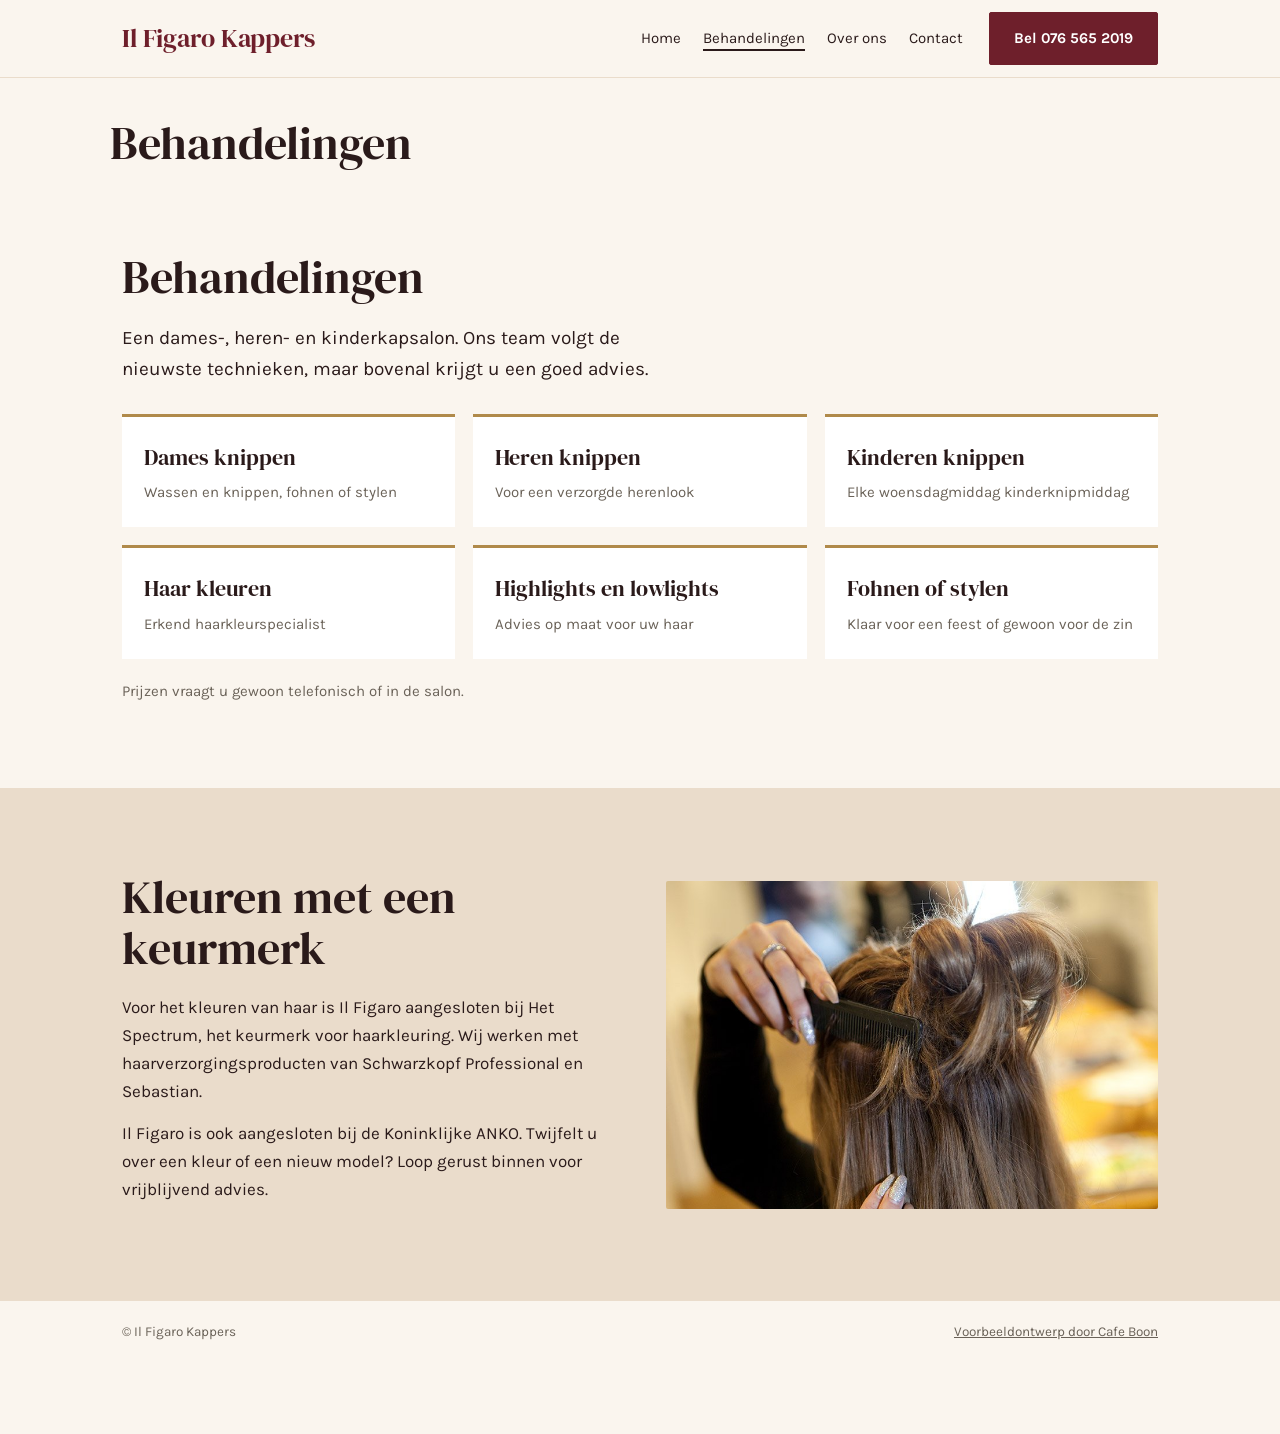
==== aanbod.html @ df74e24e "Website opgedeeld in meerdere pagina's" ====
<!doctype html>
<html lang="nl"><head><meta charset="utf-8"><meta name="viewport" content="width=device-width,initial-scale=1">
<title>Behandelingen | Il Figaro Kappers</title>
<meta name="description" content="Il Figaro Kappers aan de Dorpstraat 9 in Ulvenhout. Al meer dan 30 jaar een begrip voor dames, heren en kinderen. Erkend haarkleurspecialist, vrijblijvend advies.">
<meta name="robots" content="noindex">
<link rel="icon" type="image/svg+xml" href="images/favicon.svg">
<meta property="og:title" content="Il Figaro Kappers, Ulvenhout">
<meta property="og:description" content="Al meer dan 30 jaar een begrip in Ulvenhout. Dames, heren en kinderen.">
<meta property="og:image" content="https://ilfigarokappers.cafeboon.com/images/og.jpg">
<meta property="og:type" content="website">
<link rel="preconnect" href="https://fonts.googleapis.com"><link rel="preconnect" href="https://fonts.gstatic.com" crossorigin>
<link href="https://fonts.googleapis.com/css2?family=DM+Serif+Display&family=Karla:wght@400;700&display=swap" rel="stylesheet">
<link rel="stylesheet" href="style.css">
</head><body>
<header><div class="wrap"><a class="logo" href="index.html">Il Figaro Kappers</a>
<nav><a href="index.html">Home</a><a aria-current="page" href="aanbod.html">Behandelingen</a><a href="over.html">Over ons</a><a href="contact.html">Contact</a></nav>
<a class="btn" href="tel:+31765652019">Bel 076 565 2019</a></div></header>
<div aria-label="Pagina's" class="sn-bar" role="navigation"><a class="sn-link" href="index.html">Home</a><a aria-current="page" class="sn-link" href="aanbod.html">Behandelingen</a><a class="sn-link" href="over.html">Over ons</a><a class="sn-link" href="contact.html">Contact</a></div>
<main id="top">
<div class="sn-head"><h1>Behandelingen</h1></div>
<section id="behandelingen"><div class="wrap"><h2>Behandelingen</h2>
<p class="lead">Een dames-, heren- en kinderkapsalon. Ons team volgt de nieuwste technieken, maar bovenal krijgt u een goed advies.</p>
<ul class="diensten">
<li>Dames knippen<small>Wassen en knippen, fohnen of stylen</small></li>
<li>Heren knippen<small>Voor een verzorgde herenlook</small></li>
<li>Kinderen knippen<small>Elke woensdagmiddag kinderknipmiddag</small></li>
<li>Haar kleuren<small>Erkend haarkleurspecialist</small></li>
<li>Highlights en lowlights<small>Advies op maat voor uw haar</small></li>
<li>Fohnen of stylen<small>Klaar voor een feest of gewoon voor de zin</small></li>
</ul>
<p class="kleine">Prijzen vraagt u gewoon telefonisch of in de salon.</p></div></section>
<section class="alt" id="kleuren"><div class="wrap split">
<div><h2>Kleuren met een keurmerk</h2>
<p>Voor het kleuren van haar is Il Figaro aangesloten bij Het Spectrum, het keurmerk voor haarkleuring. Wij werken met haarverzorgingsproducten van Schwarzkopf Professional en Sebastian.</p>
<p>Il Figaro is ook aangesloten bij de Koninklijke ANKO. Twijfelt u over een kleur of een nieuw model? Loop gerust binnen voor vrijblijvend advies.</p></div>
<div class="fotos"><img alt="Haar kammen in de salon" loading="lazy" src="images/kleuren.jpg"/></div>
</div></section>
</main>
<footer><div class="wrap"><span>© Il Figaro Kappers</span><span><a href="https://cafeboon.com">Voorbeeldontwerp door Cafe Boon</a></span></div></footer>
<div class="balk"><a href="tel:+31765652019">Bel</a><a href="https://www.google.com/maps/dir/?api=1&amp;destination=Dorpstraat+9+4851+CJ+Ulvenhout">Route</a><a href="mailto:ilfigaro@ziggo.nl">Mail</a></div>
</body></html>
---- style.css ----
:root{--bg:#faf5ee;--ink:#2a1a1a;--acc:#6e1f2b;--acc2:#b08a4a;--lijn:#eadccb;--mute:#6a6258}
*{box-sizing:border-box;margin:0;padding:0}
html{scroll-behavior:smooth}
body{font-family:'Karla',sans-serif;background:var(--bg);color:var(--ink);line-height:1.65;font-size:17px}
img{display:block;max-width:100%}
a{color:inherit}
.wrap{max-width:1080px;margin:0 auto;padding:0 22px}
h1,h2,h3,.logo{font-family:'DM Serif Display',serif;line-height:1.1;font-weight:400}
h2{font-size:clamp(32px,4.6vw,46px);margin-bottom:20px}
.btn{display:inline-block;background:var(--acc);color:#fff;padding:13px 24px;text-decoration:none;font-weight:700;font-size:15px;border:1px solid var(--acc);border-radius:2px}
.btn.licht{background:transparent;color:var(--acc)}
.btn.wit{background:#fff;color:var(--acc);border-color:#fff}
header{background:var(--bg);border-bottom:1px solid var(--lijn);position:sticky;top:0;z-index:10}
header .wrap{display:flex;align-items:center;gap:26px;padding-top:12px;padding-bottom:12px}
.logo{font-size:1.6rem;text-decoration:none;color:var(--acc);margin-right:auto}
nav{display:flex;gap:22px;font-size:15px}
nav a{text-decoration:none}
.hero{display:grid;grid-template-columns:1fr 1.1fr;min-height:560px;border-bottom:1px solid var(--lijn)}
.hero .txt{display:flex;flex-direction:column;justify-content:center;padding:60px max(22px,calc((100vw - 1080px)/2)) 60px max(22px,calc((100vw - 1080px)/2))}
.hero .tag{letter-spacing:.2em;text-transform:uppercase;font-size:13px;color:var(--acc);font-weight:700;margin-bottom:14px}
.hero h1{font-size:clamp(40px,5.4vw,66px);margin-bottom:18px}
.lead{font-size:19px;max-width:30em}
.acties{display:flex;flex-wrap:wrap;gap:12px;margin-top:28px}
.hero .foto{background:#222}
.hero .foto img{width:100%;height:100%;object-fit:cover}
.punten{background:var(--acc);color:#fff}
.punten .wrap{display:flex;flex-wrap:wrap;gap:8px 34px;padding-top:16px;padding-bottom:16px;font-size:15px;font-weight:700}
section{padding:84px 0}
.alt{background:var(--lijn)}
.donker{background:var(--ink);color:#f2ece3}
.split{display:grid;grid-template-columns:1fr 1fr;gap:52px;align-items:center}
.split.rev .fotos{order:-1}
.split p{margin-bottom:14px}
.fotos img{width:100%;aspect-ratio:3/2;object-fit:cover;border-radius:2px}
.diensten{display:grid;grid-template-columns:repeat(3,1fr);gap:18px;list-style:none;margin-top:28px}
.diensten li{background:#fff;border-top:3px solid var(--acc2);padding:22px 22px 24px;font-family:'DM Serif Display',serif;font-size:22px}
.diensten li small{display:block;font-family:'Karla',sans-serif;font-size:15px;color:var(--mute);margin-top:6px;line-height:1.5}
.kleine{color:var(--mute);font-size:15px;margin-top:20px}
.tijden{width:100%;border-collapse:collapse;max-width:420px}
.tijden td{padding:10px 0;border-bottom:1px solid rgba(255,255,255,.18)}
.tijden td:last-child{text-align:right}
.tijden .dicht td{opacity:.6}
.kol{display:grid;grid-template-columns:1fr 1fr;gap:48px}
.kol iframe{width:100%;height:100%;min-height:300px;border:0;border-radius:2px}
.kol p{margin-bottom:14px}
.kol a{text-decoration-thickness:1px;text-underline-offset:3px}
footer{padding:20px 0 90px;font-size:13.5px;color:var(--mute)}
footer .wrap{display:flex;flex-wrap:wrap;gap:6px 24px;justify-content:space-between}
.balk{display:none}
@media(max-width:820px){
nav{display:none}
.hero{grid-template-columns:1fr;min-height:0}
.hero .txt{padding:44px 22px}
.hero .foto{order:-1;height:260px}
section{padding:56px 0}
.split,.kol{grid-template-columns:1fr;gap:30px}
.split.rev .fotos{order:0}
.diensten{grid-template-columns:1fr}
.balk{display:flex;position:fixed;left:0;right:0;bottom:0;z-index:20;background:var(--acc);box-shadow:0 -2px 10px rgba(0,0,0,.2)}
.balk a{flex:1;text-align:center;color:#fff;text-decoration:none;font-weight:700;padding:15px 0;border-right:1px solid rgba(255,255,255,.25)}
.balk a:last-child{border:0}
header .btn{padding:10px 16px}
}
/* sitenav:start */
.sn-bar{display:none;gap:6px;overflow-x:auto;white-space:nowrap;-webkit-overflow-scrolling:touch;padding:8px 12px;background:inherit;color:inherit;font:inherit;line-height:1.2;border-bottom:1px solid rgba(128,128,128,.35);box-sizing:border-box;max-width:100%}
.sn-bar a.sn-link{flex:0 0 auto;padding:9px 15px;border-radius:999px;color:inherit;text-decoration:none;font-size:15px;font-weight:600;letter-spacing:0;text-transform:none;margin:0}
.sn-bar a.sn-link[aria-current="page"]{background:rgba(128,128,128,.2);box-shadow:inset 0 -2px 0 currentColor}
@media(max-width:820px){.sn-bar{display:flex}}
nav a[aria-current="page"]:not(.cta):not(.btn):not(.call){text-decoration:underline;text-underline-offset:6px;text-decoration-thickness:2px}
.sn-head{max-width:1100px;margin:0 auto;padding:40px 20px 0;box-sizing:border-box}
.sn-head h1{margin:0;color:inherit;font-size:clamp(30px,5vw,46px);line-height:1.1}
.sn-cards{max-width:1100px;margin:0 auto;padding:40px 20px;display:grid;grid-template-columns:repeat(auto-fit,minmax(230px,1fr));gap:16px;box-sizing:border-box}
.sn-card{display:block;padding:20px 22px;border:1px solid rgba(128,128,128,.45);border-radius:10px;background:rgba(128,128,128,.07);color:inherit;text-decoration:none;min-width:0}
.sn-card strong{display:block;font-size:1.25em;margin:0 0 6px;color:inherit}
.sn-card span{display:block;opacity:.8;font-size:.95em;line-height:1.4}
.sn-card:hover,.sn-card:focus-visible{border-color:currentColor}
/* sitenav:end */
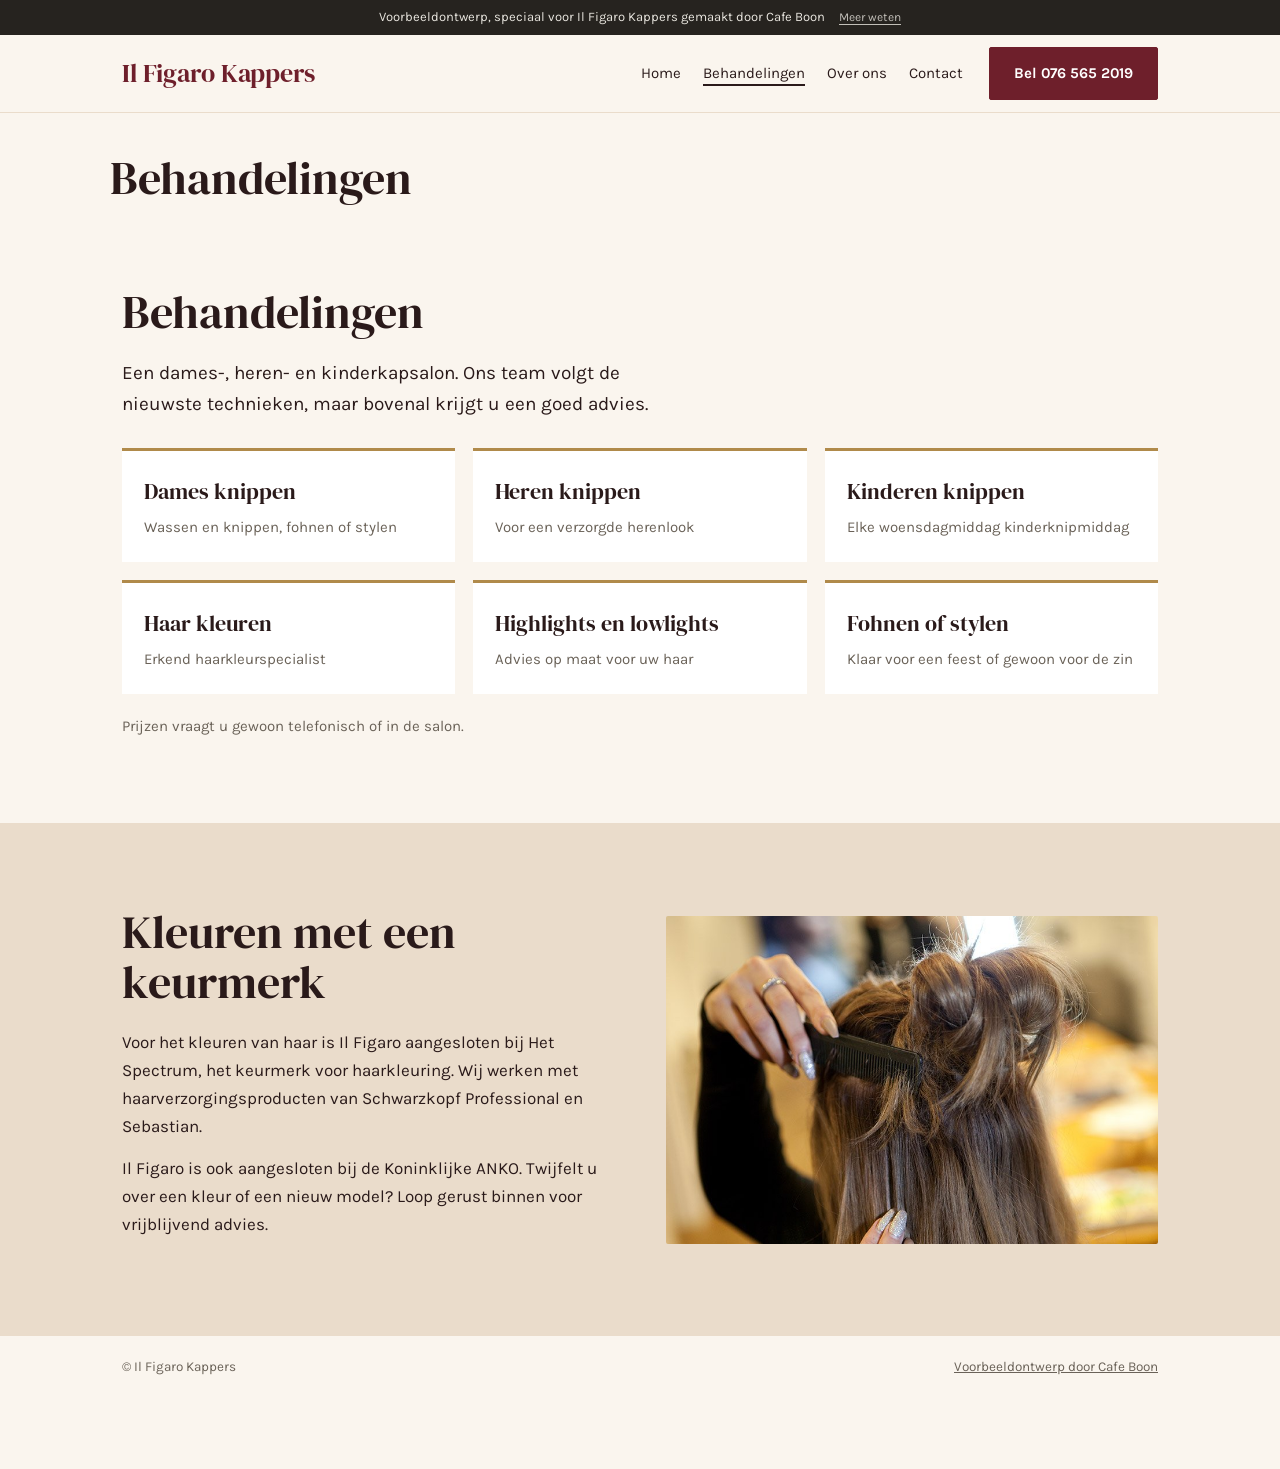
==== commit 472d3be4: "Werkende formulieren voor afspraken en aanvragen" ====
--- a/aanbod.html
+++ b/aanbod.html
@@ -12,6 +12,7 @@
 <link href="https://fonts.googleapis.com/css2?family=DM+Serif+Display&family=Karla:wght@400;700&display=swap" rel="stylesheet">
 <link rel="stylesheet" href="style.css">
 </head><body>
+<div class="vb-banner" role="note"><span>Voorbeeldontwerp, speciaal voor Il Figaro Kappers gemaakt door Cafe Boon</span><a href="https://cafeboon.com">Meer weten</a></div>
 <header><div class="wrap"><a class="logo" href="index.html">Il Figaro Kappers</a>
 <nav><a href="index.html">Home</a><a aria-current="page" href="aanbod.html">Behandelingen</a><a href="over.html">Over ons</a><a href="contact.html">Contact</a></nav>
 <a class="btn" href="tel:+31765652019">Bel 076 565 2019</a></div></header>
--- a/style.css
+++ b/style.css
@@ -75,3 +75,31 @@
 .sn-card span{display:block;opacity:.8;font-size:.95em;line-height:1.4}
 .sn-card:hover,.sn-card:focus-visible{border-color:currentColor}
 /* sitenav:end */
+/* voorbeeld-formulier:start */
+@layer sn{.sn-form button.btn{border:0;font:inherit;cursor:pointer;line-height:1.2}}
+.sn-formsec{padding:36px 0 72px}
+.sn-formwrap{max-width:1100px;margin:0 auto;padding:0 20px;box-sizing:border-box}
+.sn-formwrap>h2{margin:0 0 12px}
+.sn-formwrap>.sn-lead,.sn-formwrap>.sn-form,.sn-formwrap>.sn-done{max-width:720px}
+.sn-formwrap .sn-lead{margin:0 0 24px;opacity:.85}
+.sn-form{display:grid;grid-template-columns:1fr 1fr;gap:16px}
+.sn-field{display:flex;flex-direction:column;gap:6px;min-width:0;text-align:left}
+.sn-field.full{grid-column:1/-1}
+.sn-field label{font-size:14px;font-weight:600}
+.sn-field input,.sn-field select,.sn-field textarea{font:inherit;font-size:16px;line-height:1.4;color:inherit;background:rgba(128,128,128,.12);border:1px solid rgba(128,128,128,.55);border-radius:8px;padding:11px 12px;width:100%;box-sizing:border-box;min-width:0;max-width:100%;-webkit-appearance:none;appearance:none}
+.sn-field select{background-image:linear-gradient(45deg,transparent 50%,currentColor 50%),linear-gradient(135deg,currentColor 50%,transparent 50%);background-position:calc(100% - 20px) 50%,calc(100% - 15px) 50%;background-size:5px 5px;background-repeat:no-repeat;padding-right:38px}
+.sn-field select option{color:#111;background:#fff}
+.sn-field textarea{resize:vertical}
+.sn-field input:focus,.sn-field select:focus,.sn-field textarea:focus{outline:2px solid currentColor;outline-offset:1px}
+.sn-done{padding:28px;border:1px solid rgba(128,128,128,.55);border-radius:12px;background:rgba(128,128,128,.1)}
+.sn-done h2{margin:0 0 10px}
+.sn-done p{margin:0}
+.sn-done a{text-decoration:underline;text-underline-offset:3px;font-weight:600}
+.sn-formlink{padding:0 0 56px}
+@media(max-width:640px){.sn-form{grid-template-columns:1fr}.sn-formsec{padding:24px 0 56px}}
+/* voorbeeld-formulier:end */
+/* voorbeeldbanner:start */
+.vb-banner{display:flex;flex-wrap:wrap;justify-content:center;align-items:baseline;gap:2px 14px;padding:8px 16px;background:#26231f;color:#e9e6df;font-size:13px;line-height:1.45;letter-spacing:0;text-transform:none;font-weight:400;text-align:center;position:relative;z-index:1000}
+.vb-banner a{color:inherit;opacity:.8;text-decoration:underline;text-underline-offset:3px;font-size:12px;font-weight:400;white-space:nowrap;letter-spacing:0;text-transform:none}
+.vb-banner a:hover{opacity:1}
+/* voorbeeldbanner:end */
